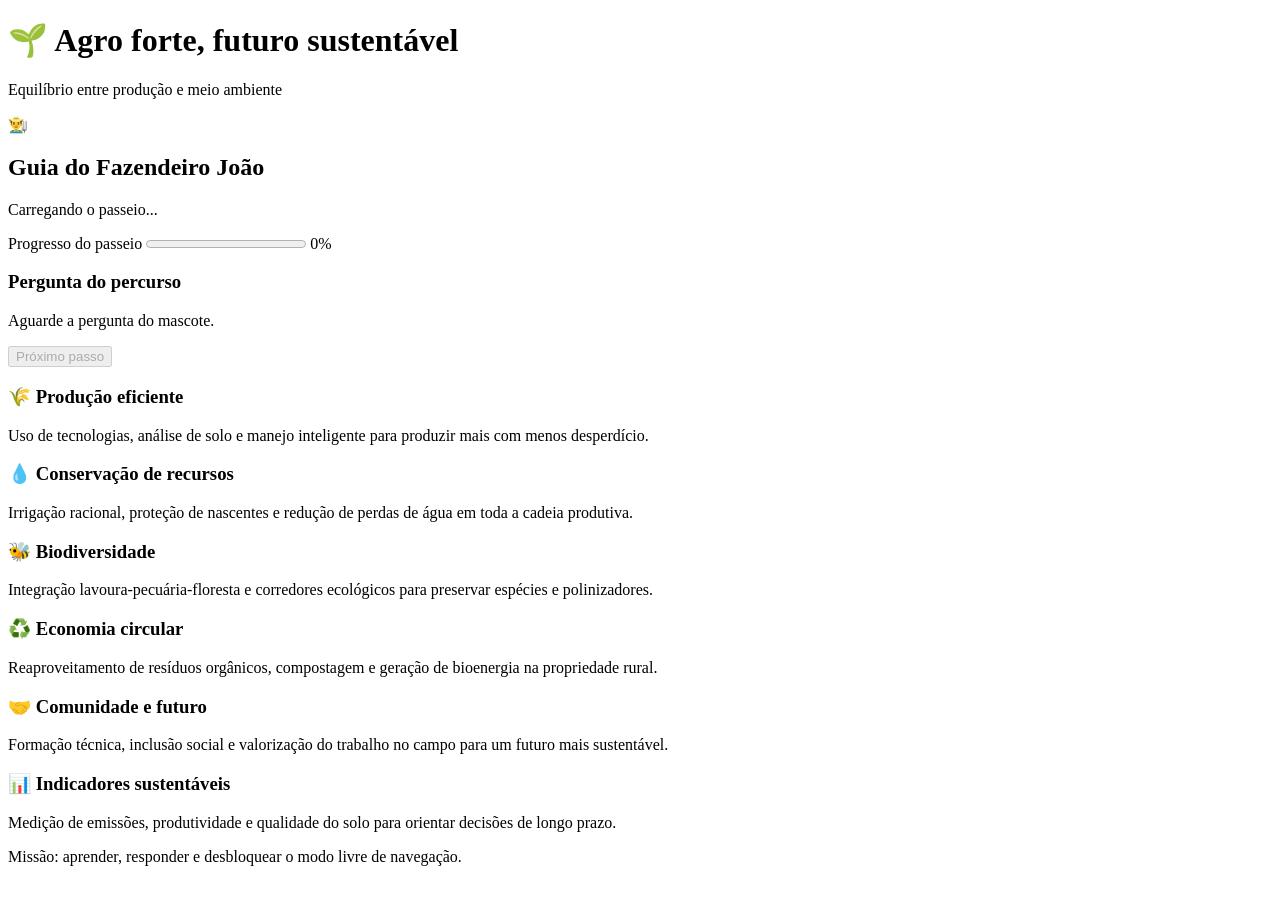
==== index.html @ 2d869412 "Add initial HTML structure for Agro forte project" ====
<!DOCTYPE html>
<html lang="pt-BR">
<head>
  <meta charset="UTF-8" />
  <meta name="viewport" content="width=device-width, initial-scale=1.0" />
  <title>Agro forte, futuro sustentável</title>
  <link rel="stylesheet" href="styles.css" />
</head>
<body>
  <header class="topbar">
    <h1>🌱 Agro forte, futuro sustentável</h1>
    <p>Equilíbrio entre produção e meio ambiente</p>
  </header>

  <main class="app">
    <section class="mascot-card" aria-live="polite">
      <div class="mascot-avatar" role="img" aria-label="Mascote fazendeiro">
        👨‍🌾
      </div>
      <div class="mascot-dialogue">
        <h2>Guia do Fazendeiro João</h2>
        <p id="dialogueText">Carregando o passeio...</p>
        <div class="progress-wrap">
          <label for="tourProgress">Progresso do passeio</label>
          <progress id="tourProgress" max="100" value="0">0%</progress>
          <span id="progressText">0%</span>
        </div>
      </div>
    </section>

    <section class="quiz-card" id="quizCard">
      <h3>Pergunta do percurso</h3>
      <p id="questionText">Aguarde a pergunta do mascote.</p>
      <div id="answers" class="answers"></div>
      <p id="feedback" class="feedback"></p>
      <button id="nextBtn" disabled>Próximo passo</button>
    </section>

    <section class="content-grid locked" id="contentGrid" aria-disabled="true">
      <article>
        <h3>🌾 Produção eficiente</h3>
        <p>Uso de tecnologias, análise de solo e manejo inteligente para produzir mais com menos desperdício.</p>
      </article>
      <article>
        <h3>💧 Conservação de recursos</h3>
        <p>Irrigação racional, proteção de nascentes e redução de perdas de água em toda a cadeia produtiva.</p>
      </article>
      <article>
        <h3>🐝 Biodiversidade</h3>
        <p>Integração lavoura-pecuária-floresta e corredores ecológicos para preservar espécies e polinizadores.</p>
      </article>
      <article>
        <h3>♻️ Economia circular</h3>
        <p>Reaproveitamento de resíduos orgânicos, compostagem e geração de bioenergia na propriedade rural.</p>
      </article>
      <article>
        <h3>🤝 Comunidade e futuro</h3>
        <p>Formação técnica, inclusão social e valorização do trabalho no campo para um futuro mais sustentável.</p>
      </article>
      <article>
        <h3>📊 Indicadores sustentáveis</h3>
        <p>Medição de emissões, produtividade e qualidade do solo para orientar decisões de longo prazo.</p>
      </article>
    </section>
  </main>

  <footer>
    <p>Missão: aprender, responder e desbloquear o modo livre de navegação.</p>
  </footer>

  <script src="script.js"></script>
</body>
</html>
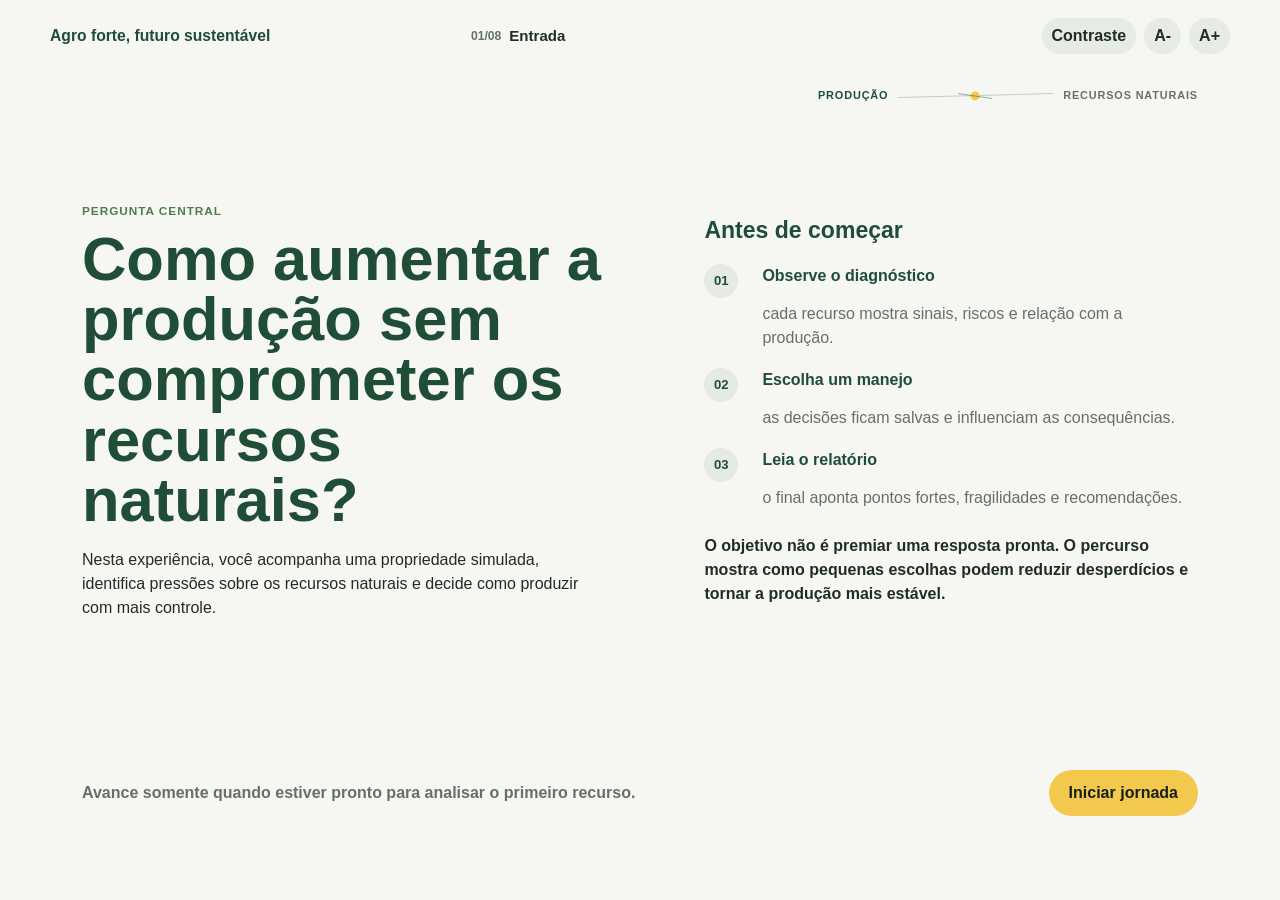
==== commit 3d704d4e: "Add files via upload" ====
--- a/index.html
+++ b/index.html
@@ -1,73 +1,69 @@
 <!DOCTYPE html>
 <html lang="pt-BR">
 <head>
-  <meta charset="UTF-8" />
-  <meta name="viewport" content="width=device-width, initial-scale=1.0" />
+  <meta charset="UTF-8">
+  <meta name="viewport" content="width=device-width, initial-scale=1.0">
+  <meta name="description" content="Experiência interativa sobre produção agropecuária, tecnologia e preservação ambiental.">
   <title>Agro forte, futuro sustentável</title>
-  <link rel="stylesheet" href="styles.css" />
+  <link rel="stylesheet" href="styles.css">
+  <script src="script.js" defer></script>
 </head>
-<body>
-  <header class="topbar">
-    <h1>🌱 Agro forte, futuro sustentável</h1>
-    <p>Equilíbrio entre produção e meio ambiente</p>
+<body data-pagina="inicio" data-etapa="1">
+  <a class="atalho-conteudo" href="#conteudo">Ir para o conteúdo</a>
+
+  <!-- Topo compacto: identidade, etapa atual e acessibilidade discreta. -->
+  <header class="topo-aplicacao">
+    <a class="nome-projeto" href="index.html">Agro forte, futuro sustentável</a>
+    <div class="marcador-etapa" aria-label="Etapa atual">
+      <span>01/08</span>
+      <strong>Entrada</strong>
+    </div>
+    <div class="acessibilidade" aria-label="Controles de acessibilidade">
+      <button type="button" id="botaoTema" aria-pressed="false">Contraste</button>
+      <button type="button" id="botaoFonteMenor" aria-label="Diminuir fonte">A-</button>
+      <button type="button" id="botaoFonteMaior" aria-label="Aumentar fonte">A+</button>
+    </div>
   </header>
 
-  <main class="app">
-    <section class="mascot-card" aria-live="polite">
-      <div class="mascot-avatar" role="img" aria-label="Mascote fazendeiro">
-        👨‍🌾
+  <main id="conteudo" class="quadro-app" tabindex="-1">
+    <!-- Tela inicial: entrada curta da experiência, sem hero tradicional ou menu de seções. -->
+    <section class="tela-app entrada">
+      <div class="bloco-entrada">
+        <p class="rotulo-tela">pergunta central</p>
+        <h1>Como aumentar a produção sem comprometer os recursos naturais?</h1>
+        <p>
+          Nesta experiência, você acompanha uma propriedade simulada, identifica pressões
+          sobre os recursos naturais e decide como produzir com mais controle.
+        </p>
       </div>
-      <div class="mascot-dialogue">
-        <h2>Guia do Fazendeiro João</h2>
-        <p id="dialogueText">Carregando o passeio...</p>
-        <div class="progress-wrap">
-          <label for="tourProgress">Progresso do passeio</label>
-          <progress id="tourProgress" max="100" value="0">0%</progress>
-          <span id="progressText">0%</span>
-        </div>
-      </div>
-    </section>
 
-    <section class="quiz-card" id="quizCard">
-      <h3>Pergunta do percurso</h3>
-      <p id="questionText">Aguarde a pergunta do mascote.</p>
-      <div id="answers" class="answers"></div>
-      <p id="feedback" class="feedback"></p>
-      <button id="nextBtn" disabled>Próximo passo</button>
-    </section>
+      <aside class="termo-jornada" aria-label="Como a jornada será analisada">
+        <h2>Antes de começar</h2>
+        <ol>
+          <li>
+            <strong>Observe o diagnóstico</strong>
+            <span>cada recurso mostra sinais, riscos e relação com a produção.</span>
+          </li>
+          <li>
+            <strong>Escolha um manejo</strong>
+            <span>as decisões ficam salvas e influenciam as consequências.</span>
+          </li>
+          <li>
+            <strong>Leia o relatório</strong>
+            <span>o final aponta pontos fortes, fragilidades e recomendações.</span>
+          </li>
+        </ol>
+        <p>
+          O objetivo não é premiar uma resposta pronta. O percurso mostra como pequenas
+          escolhas podem reduzir desperdícios e tornar a produção mais estável.
+        </p>
+      </aside>
 
-    <section class="content-grid locked" id="contentGrid" aria-disabled="true">
-      <article>
-        <h3>🌾 Produção eficiente</h3>
-        <p>Uso de tecnologias, análise de solo e manejo inteligente para produzir mais com menos desperdício.</p>
-      </article>
-      <article>
-        <h3>💧 Conservação de recursos</h3>
-        <p>Irrigação racional, proteção de nascentes e redução de perdas de água em toda a cadeia produtiva.</p>
-      </article>
-      <article>
-        <h3>🐝 Biodiversidade</h3>
-        <p>Integração lavoura-pecuária-floresta e corredores ecológicos para preservar espécies e polinizadores.</p>
-      </article>
-      <article>
-        <h3>♻️ Economia circular</h3>
-        <p>Reaproveitamento de resíduos orgânicos, compostagem e geração de bioenergia na propriedade rural.</p>
-      </article>
-      <article>
-        <h3>🤝 Comunidade e futuro</h3>
-        <p>Formação técnica, inclusão social e valorização do trabalho no campo para um futuro mais sustentável.</p>
-      </article>
-      <article>
-        <h3>📊 Indicadores sustentáveis</h3>
-        <p>Medição de emissões, produtividade e qualidade do solo para orientar decisões de longo prazo.</p>
-      </article>
+      <footer class="acoes-tela">
+        <span class="dica-tela">Avance somente quando estiver pronto para analisar o primeiro recurso.</span>
+        <a class="botao-primario" href="diagnostico.html">Iniciar jornada</a>
+      </footer>
     </section>
   </main>
-
-  <footer>
-    <p>Missão: aprender, responder e desbloquear o modo livre de navegação.</p>
-  </footer>
-
-  <script src="script.js"></script>
 </body>
 </html>
--- a/styles.css
+++ b/styles.css
@@ -0,0 +1,2141 @@
+/* =========================================================
+   Base visual, tema e acessibilidade
+   ========================================================= */
+:root {
+  --verde-profundo: #1f4d36;
+  --verde-medio: #4e7c52;
+  --verde-claro: #e5eee0;
+  --bege-terra: #d8c3a5;
+  --branco-gelo: #f6f7f2;
+  --amarelo-solar: #f2c94c;
+  --alerta: #b6634a;
+  --agua: #4f9bb3;
+  --texto: #1f2d25;
+  --texto-suave: #647168;
+  --linha: rgba(31, 77, 54, 0.16);
+  --linha-forte: rgba(31, 77, 54, 0.36);
+  --superficie: #ffffff;
+  --superficie-suave: rgba(255, 255, 255, 0.74);
+  --sombra: 0 16px 44px rgba(31, 77, 54, 0.1);
+  --raio: 8px;
+  --largura: 1180px;
+  --escala-fonte: 1;
+}
+
+.modo-escuro {
+  --branco-gelo: #121812;
+  --superficie: #17221a;
+  --superficie-suave: rgba(23, 34, 26, 0.78);
+  --texto: #edf5ea;
+  --texto-suave: #bdc8ba;
+  --linha: rgba(216, 195, 165, 0.2);
+  --linha-forte: rgba(216, 195, 165, 0.42);
+  --verde-claro: #26382b;
+  --sombra: 0 16px 44px rgba(0, 0, 0, 0.28);
+}
+
+.fonte-menor {
+  --escala-fonte: 0.94;
+}
+
+.fonte-maior {
+  --escala-fonte: 1.08;
+}
+
+.fonte-extra {
+  --escala-fonte: 1.16;
+}
+
+* {
+  box-sizing: border-box;
+}
+
+body *,
+body *::before,
+body *::after {
+  min-width: 0;
+}
+
+[hidden] {
+  display: none !important;
+}
+
+html,
+body {
+  min-height: 100%;
+}
+
+body {
+  margin: 0;
+  overflow: hidden;
+  color: var(--texto);
+  font-family: Arial, Helvetica, sans-serif;
+  font-size: calc(16px * var(--escala-fonte));
+  line-height: 1.5;
+  background: var(--branco-gelo);
+}
+
+a {
+  color: inherit;
+}
+
+button {
+  font: inherit;
+}
+
+a:focus-visible,
+button:focus-visible,
+main:focus-visible {
+  outline: 3px solid var(--amarelo-solar);
+  outline-offset: 4px;
+}
+
+.atalho-conteudo {
+  position: fixed;
+  left: 14px;
+  top: 10px;
+  z-index: 30;
+  padding: 10px 12px;
+  color: #18231d;
+  background: var(--amarelo-solar);
+  border-radius: var(--raio);
+  transform: translateY(-140%);
+  transition: transform 0.2s ease;
+}
+
+.atalho-conteudo:focus {
+  transform: translateY(0);
+}
+
+/* =========================================================
+   Topo compacto, sem navbar de seções
+   ========================================================= */
+.topo-aplicacao {
+  display: grid;
+  grid-template-columns: minmax(170px, 260px) auto minmax(210px, auto);
+  gap: 14px;
+  align-items: center;
+  width: calc(100% - 28px);
+  max-width: var(--largura);
+  height: 64px;
+  margin: 12px auto 0;
+  padding: 8px 10px;
+  border: 1px solid var(--linha);
+  border-radius: var(--raio);
+  background: var(--superficie-suave);
+  box-shadow: var(--sombra);
+  backdrop-filter: blur(16px);
+}
+
+.nome-projeto {
+  color: var(--verde-profundo);
+  font-weight: 900;
+  line-height: 1.12;
+  text-decoration: none;
+}
+
+.modo-escuro .nome-projeto {
+  color: #e2f2dc;
+}
+
+.marcador-etapa {
+  justify-self: center;
+  display: inline-grid;
+  grid-template-columns: auto auto;
+  gap: 9px;
+  align-items: center;
+  padding: 8px 12px;
+  border: 1px solid var(--linha);
+  border-radius: 999px;
+  background: var(--superficie);
+}
+
+.marcador-etapa span {
+  color: var(--texto-suave);
+  font-size: 0.78rem;
+  font-weight: 900;
+}
+
+.marcador-etapa strong {
+  color: var(--verde-profundo);
+  font-size: 0.94rem;
+}
+
+.acessibilidade {
+  justify-self: end;
+  display: flex;
+  gap: 6px;
+  align-items: center;
+}
+
+.acessibilidade button {
+  min-height: 36px;
+  padding: 7px 10px;
+  color: var(--texto);
+  cursor: pointer;
+  border: 1px solid var(--linha);
+  border-radius: var(--raio);
+  background: transparent;
+  font-weight: 800;
+  transition: border-color 0.2s ease, background 0.2s ease;
+}
+
+.acessibilidade button:hover {
+  border-color: var(--linha-forte);
+  background: var(--verde-claro);
+}
+
+/* =========================================================
+   Estrutura de tela única
+   ========================================================= */
+.quadro-app {
+  width: calc(100% - 28px);
+  max-width: var(--largura);
+  height: calc(100dvh - 88px);
+  margin: 10px auto 14px;
+}
+
+.tela-app {
+  min-height: 100%;
+  height: 100%;
+  overflow: hidden;
+  border: 1px solid var(--linha);
+  border-radius: var(--raio);
+  background: var(--superficie-suave);
+  box-shadow: var(--sombra);
+}
+
+.rotulo-tela {
+  margin: 0 0 8px;
+  color: var(--texto-suave);
+  font-size: 0.78rem;
+  font-weight: 900;
+  letter-spacing: 0.06em;
+  text-transform: uppercase;
+}
+
+h1,
+h2,
+p {
+  margin-top: 0;
+}
+
+h1 {
+  margin-bottom: 10px;
+  color: var(--verde-profundo);
+  font-size: clamp(1.35rem, 2.2vw, 2.25rem);
+  line-height: 1.08;
+}
+
+h2 {
+  margin-bottom: 10px;
+  color: var(--verde-profundo);
+  font-size: clamp(1.05rem, 1.8vw, 1.45rem);
+  line-height: 1.15;
+}
+
+h3 {
+  margin: 0 0 10px;
+  color: var(--verde-profundo);
+  font-size: 0.98rem;
+  line-height: 1.2;
+}
+
+.modo-escuro h1,
+.modo-escuro h2,
+.modo-escuro h3 {
+  color: #e5f3df;
+}
+
+p {
+  color: var(--texto-suave);
+}
+
+.cabeca-tela {
+  display: grid;
+  align-content: start;
+}
+
+.cabeca-tela.compacto h1 {
+  max-width: 720px;
+  font-size: clamp(1.3rem, 2vw, 1.9rem);
+}
+
+.acoes-tela {
+  display: flex;
+  gap: 12px;
+  align-items: center;
+  justify-content: space-between;
+  min-height: 58px;
+}
+
+.acoes-tela a,
+.acoes-tela button,
+.botao-primario {
+  display: inline-flex;
+  align-items: center;
+  justify-content: center;
+  min-height: 44px;
+  padding: 11px 16px;
+  color: var(--texto);
+  cursor: pointer;
+  border: 1px solid var(--linha);
+  border-radius: var(--raio);
+  background: transparent;
+  font-weight: 900;
+  text-decoration: none;
+  transition: transform 0.2s ease, background 0.2s ease, border-color 0.2s ease;
+}
+
+.acoes-tela a:hover,
+.acoes-tela button:hover,
+.botao-primario:hover {
+  transform: translateY(-1px);
+  border-color: var(--linha-forte);
+}
+
+.botao-primario {
+  color: #172017 !important;
+  background: var(--amarelo-solar) !important;
+  border-color: rgba(31, 77, 54, 0.18) !important;
+}
+
+.bloqueado {
+  pointer-events: none;
+  filter: grayscale(0.6);
+  opacity: 0.64;
+}
+
+/* =========================================================
+   Entrada
+   ========================================================= */
+.entrada {
+  display: grid;
+  grid-template-columns: minmax(0, 0.9fr) minmax(320px, 1.1fr);
+  grid-template-rows: 1fr auto;
+  gap: 24px;
+  padding: clamp(22px, 4vw, 44px);
+}
+
+.bloco-entrada {
+  align-self: center;
+  max-width: 560px;
+  padding: clamp(20px, 3vw, 32px);
+  border-left: 5px solid var(--amarelo-solar);
+  background: transparent;
+}
+
+.bloco-entrada p:last-child {
+  max-width: 500px;
+  margin-bottom: 0;
+}
+
+.bloco-entrada h1 {
+  font-size: clamp(1.45rem, 2.4vw, 2.2rem);
+}
+
+.termo-jornada {
+  align-self: center;
+  display: grid;
+  gap: 16px;
+  padding: clamp(20px, 3vw, 30px);
+  border: 1px solid var(--linha);
+  border-radius: var(--raio);
+  background: var(--superficie);
+}
+
+.termo-jornada h2,
+.termo-jornada p {
+  margin-bottom: 0;
+}
+
+.termo-jornada ol {
+  counter-reset: passo;
+  display: grid;
+  gap: 12px;
+  padding: 0;
+  margin: 0;
+  list-style: none;
+}
+
+.termo-jornada li {
+  counter-increment: passo;
+  display: grid;
+  grid-template-columns: 44px 1fr;
+  gap: 12px;
+  align-items: start;
+  padding: 13px 0;
+  border-top: 1px solid var(--linha);
+}
+
+.termo-jornada li::before {
+  content: counter(passo, decimal-leading-zero);
+  display: inline-flex;
+  align-items: center;
+  justify-content: center;
+  width: 36px;
+  height: 36px;
+  color: var(--verde-profundo);
+  border: 1px solid var(--linha-forte);
+  border-radius: 50%;
+  font-size: 0.82rem;
+  font-weight: 900;
+  grid-row: 1 / span 2;
+}
+
+.termo-jornada strong {
+  display: block;
+  grid-column: 2;
+  color: var(--verde-profundo);
+}
+
+.termo-jornada span {
+  display: block;
+  grid-column: 2;
+  color: var(--texto-suave);
+}
+
+.termo-jornada p {
+  padding-top: 14px;
+  border-top: 1px solid var(--linha);
+  font-weight: 700;
+}
+
+.entrada .acoes-tela {
+  grid-column: 1 / -1;
+  border-top: 1px solid var(--linha);
+  padding-top: 14px;
+}
+
+.dica-tela {
+  color: var(--texto-suave);
+  font-weight: 700;
+}
+
+/* =========================================================
+   Diagnóstico
+   ========================================================= */
+.diagnostico {
+  display: grid;
+  grid-template-rows: auto 1fr auto;
+  gap: 18px;
+  padding: clamp(20px, 3vw, 34px);
+}
+
+.diagnostico .cabeca-tela h1 {
+  max-width: 960px;
+  font-size: clamp(1.28rem, 2vw, 1.9rem);
+}
+
+.mesa-diagnostico {
+  display: grid;
+  grid-template-columns: minmax(240px, 0.7fr) minmax(0, 1.3fr);
+  grid-template-rows: minmax(0, 1fr) auto;
+  gap: 18px;
+  min-height: 0;
+}
+
+.lista-recursos {
+  display: grid;
+  gap: 10px;
+  align-content: start;
+  min-height: 0;
+  overflow: auto;
+  padding-right: 4px;
+}
+
+.item-diagnostico {
+  position: relative;
+  display: grid;
+  gap: 5px;
+  width: 100%;
+  min-height: 66px;
+  padding: 11px 13px;
+  color: var(--texto);
+  cursor: pointer;
+  border: 1px solid var(--linha);
+  border-left: 4px solid transparent;
+  border-radius: var(--raio);
+  background: var(--superficie);
+  text-align: left;
+  transition: border-color 0.2s ease, background 0.2s ease, transform 0.2s ease;
+}
+
+.item-diagnostico:hover {
+  transform: translateX(2px);
+  border-color: var(--linha-forte);
+}
+
+.item-diagnostico span {
+  color: var(--verde-profundo);
+  font-size: 0.9rem;
+  font-weight: 900;
+}
+
+.item-diagnostico strong {
+  color: var(--texto-suave);
+  font-size: 0.88rem;
+  line-height: 1.25;
+}
+
+.item-diagnostico.visitado {
+  background: var(--verde-claro);
+}
+
+.item-diagnostico.visitado::after {
+  content: "lido";
+  position: absolute;
+  right: 10px;
+  top: 10px;
+  color: var(--verde-profundo);
+  font-size: 0.72rem;
+  font-weight: 900;
+  text-transform: uppercase;
+}
+
+.item-diagnostico.ativo {
+  border-color: var(--verde-profundo);
+  border-left-color: var(--amarelo-solar);
+}
+
+.leitura-diagnostico {
+  display: grid;
+  align-content: start;
+  gap: 13px;
+  min-height: 0;
+  overflow: auto;
+  padding: clamp(20px, 2.8vw, 30px);
+  border: 1px solid var(--linha);
+  border-radius: var(--raio);
+  background: var(--superficie);
+}
+
+.leitura-diagnostico span {
+  color: var(--texto-suave);
+  font-weight: 900;
+}
+
+.leitura-diagnostico p {
+  margin-bottom: 0;
+}
+
+.detalhes-diagnostico {
+  display: grid;
+  grid-template-columns: minmax(0, 1fr) minmax(220px, 0.85fr);
+  gap: 16px;
+  margin-top: 4px;
+}
+
+.detalhes-diagnostico section {
+  padding-top: 14px;
+  border-top: 1px solid var(--linha);
+}
+
+.detalhes-diagnostico ul {
+  display: grid;
+  gap: 8px;
+  padding: 0;
+  margin: 0;
+  list-style: none;
+}
+
+.detalhes-diagnostico li {
+  display: grid;
+  grid-template-columns: 14px 1fr;
+  gap: 8px;
+  color: var(--texto-suave);
+}
+
+.detalhes-diagnostico li::before {
+  content: "";
+  width: 14px;
+  height: 2px;
+  margin-top: 0.78em;
+  background: currentColor;
+}
+
+.registro-diagnostico {
+  grid-column: 1 / -1;
+  display: grid;
+  grid-template-columns: auto minmax(0, 1fr) auto;
+  gap: 14px;
+  align-items: center;
+  padding-top: 14px;
+  border-top: 1px solid var(--linha);
+}
+
+.registro-diagnostico strong {
+  color: var(--verde-profundo);
+}
+
+.registro-diagnostico p {
+  margin: 0;
+  font-weight: 700;
+}
+
+.marcas-diagnostico {
+  display: flex;
+  flex-wrap: wrap;
+  justify-content: flex-end;
+  gap: 7px;
+}
+
+.marca-diagnostico {
+  padding: 6px 9px;
+  color: var(--texto-suave);
+  border: 1px solid var(--linha);
+  border-radius: 999px;
+  background: transparent;
+  font-size: 0.78rem;
+  font-weight: 900;
+}
+
+.marca-diagnostico.visitado {
+  color: var(--verde-profundo);
+  border-color: var(--linha-forte);
+  background: var(--verde-claro);
+}
+
+/* =========================================================
+   Decisões
+   ========================================================= */
+.decisoes {
+  display: grid;
+  grid-template-columns: 190px minmax(0, 1fr) 250px;
+  grid-template-rows: 1fr auto;
+  gap: 18px;
+  padding: clamp(18px, 2.6vw, 30px);
+}
+
+.faixa-situacao,
+.registro-decisoes {
+  min-height: 0;
+  overflow: auto;
+  padding: 18px 0;
+}
+
+.faixa-situacao > span {
+  display: block;
+  margin-bottom: 18px;
+  color: var(--texto-suave);
+  font-weight: 900;
+}
+
+.faixa-situacao ol {
+  display: grid;
+  gap: 12px;
+  padding: 0;
+  margin: 0;
+  list-style: none;
+}
+
+.faixa-situacao li {
+  padding: 10px 12px;
+  color: var(--texto-suave);
+  border-left: 3px solid var(--linha);
+  font-weight: 900;
+}
+
+.faixa-situacao li.ativo {
+  color: var(--verde-profundo);
+  border-color: var(--amarelo-solar);
+  background: rgba(242, 201, 76, 0.12);
+}
+
+.faixa-situacao li.concluido {
+  color: var(--verde-profundo);
+}
+
+.painel-decisao {
+  min-height: 0;
+  overflow: auto;
+  padding: clamp(18px, 2.5vw, 26px);
+  border: 1px solid var(--linha);
+  border-radius: var(--raio);
+  background: var(--superficie);
+}
+
+.painel-decisao h1 {
+  font-size: clamp(1.3rem, 2vw, 1.95rem);
+}
+
+.opcoes-decisao {
+  display: grid;
+  grid-template-columns: repeat(3, minmax(0, 1fr));
+  gap: 12px;
+  margin-top: 16px;
+}
+
+.opcao-decisao {
+  display: grid;
+  align-content: start;
+  min-height: 150px;
+  padding: 14px;
+  color: var(--texto);
+  cursor: pointer;
+  border: 1px solid var(--linha);
+  border-radius: var(--raio);
+  background: transparent;
+  text-align: left;
+}
+
+.opcao-decisao:hover,
+.opcao-decisao.selecionada {
+  border-color: var(--verde-profundo);
+  background: var(--verde-claro);
+}
+
+.opcao-decisao strong {
+  display: block;
+  margin-bottom: 10px;
+  color: var(--verde-profundo);
+}
+
+.opcao-decisao span {
+  color: var(--texto-suave);
+}
+
+.feedback-decisao {
+  min-height: 24px;
+  margin: 12px 0 0;
+  font-weight: 800;
+}
+
+.leitura-opcao {
+  display: grid;
+  gap: 10px;
+  margin-top: 16px;
+  padding-top: 14px;
+  border-top: 1px solid var(--linha);
+}
+
+.leitura-opcao > strong {
+  color: var(--verde-profundo);
+}
+
+.lista-criterios {
+  display: flex;
+  flex-wrap: wrap;
+  gap: 8px;
+}
+
+.criterio-decisao {
+  padding: 7px 10px;
+  color: var(--texto-suave);
+  border: 1px solid var(--linha);
+  border-radius: 999px;
+  background: transparent;
+  font-size: 0.86rem;
+  font-weight: 900;
+}
+
+.criterio-decisao.positivo {
+  color: var(--verde-profundo);
+  border-color: var(--linha-forte);
+  background: var(--verde-claro);
+}
+
+.criterio-decisao.negativo {
+  color: var(--alerta);
+  border-color: rgba(182, 99, 74, 0.36);
+  background: rgba(182, 99, 74, 0.1);
+}
+
+.registro-decisoes h2 {
+  font-size: 1.05rem;
+}
+
+#registroDecisoes {
+  display: grid;
+  gap: 10px;
+}
+
+.registro-item {
+  margin: 0;
+  padding-bottom: 10px;
+  border-bottom: 1px solid var(--linha);
+}
+
+.registro-item strong {
+  display: block;
+  color: var(--verde-profundo);
+}
+
+.registro-item span {
+  color: var(--texto-suave);
+}
+
+.decisoes .acoes-tela {
+  grid-column: 1 / -1;
+  border-top: 1px solid var(--linha);
+  padding-top: 12px;
+}
+
+/* =========================================================
+   Impactos
+   ========================================================= */
+.impactos {
+  display: grid;
+  grid-template-rows: auto auto auto auto minmax(58px, 1fr);
+  gap: 14px;
+  align-content: stretch;
+  overflow: auto;
+  padding: clamp(18px, 2.8vw, 30px);
+}
+
+.matriz-impactos {
+  display: grid;
+  grid-template-columns: repeat(4, minmax(0, 1fr));
+  gap: 12px;
+  align-items: start;
+  min-height: auto;
+}
+
+.zona-impacto {
+  min-height: 230px;
+  overflow: auto;
+  padding: 18px;
+  border: 1px solid var(--linha);
+  border-radius: var(--raio);
+  background: var(--superficie);
+}
+
+.cabecalho-impacto {
+  display: flex;
+  gap: 8px;
+  align-items: flex-start;
+  justify-content: space-between;
+  margin-bottom: 14px;
+}
+
+.cabecalho-impacto span {
+  color: var(--verde-profundo);
+  font-weight: 900;
+  text-transform: uppercase;
+}
+
+.intensidade-impacto {
+  padding: 4px 7px;
+  color: var(--texto-suave);
+  border: 1px solid var(--linha);
+  border-radius: 999px;
+  font-size: 0.72rem;
+  white-space: nowrap;
+}
+
+.zona-impacto[data-forca="alta"] .intensidade-impacto {
+  color: var(--verde-profundo);
+  border-color: var(--linha-forte);
+  background: var(--verde-claro);
+}
+
+.zona-impacto[data-forca="media"] .intensidade-impacto {
+  color: #614d13;
+  border-color: rgba(242, 201, 76, 0.62);
+  background: rgba(242, 201, 76, 0.18);
+}
+
+.zona-impacto[data-forca="baixa"] .intensidade-impacto {
+  color: var(--texto-suave);
+}
+
+.zona-impacto ul,
+.posicao-percurso ul,
+.relatorio-mosaico ul {
+  display: grid;
+  gap: 8px;
+  padding: 0;
+  margin: 0;
+  list-style: none;
+}
+
+.zona-impacto li,
+.posicao-percurso li,
+.relatorio-mosaico li {
+  display: grid;
+  grid-template-columns: 14px 1fr;
+  gap: 8px;
+  color: var(--texto-suave);
+}
+
+.zona-impacto li::before,
+.posicao-percurso li::before,
+.relatorio-mosaico li::before {
+  content: "";
+  width: 14px;
+  height: 2px;
+  margin-top: 0.78em;
+  background: currentColor;
+}
+
+.ganhos {
+  border-top: 4px solid var(--verde-medio);
+}
+
+.perdas {
+  border-top: 4px solid var(--alerta);
+}
+
+.riscos {
+  border-top: 4px solid var(--amarelo-solar);
+}
+
+.melhorias {
+  border-top: 4px solid var(--agua);
+}
+
+.leitura-curta {
+  margin: 0;
+  padding: 12px 0 0;
+  border-top: 1px solid var(--linha);
+  font-weight: 700;
+}
+
+.impactos .acoes-tela {
+  align-self: end;
+}
+
+.cadeia-impactos {
+  display: grid;
+  grid-template-columns: repeat(4, minmax(0, 1fr));
+  gap: 10px;
+  padding-top: 12px;
+  border-top: 1px solid var(--linha);
+}
+
+.elo-impacto {
+  display: grid;
+  gap: 5px;
+  margin: 0;
+  padding-left: 12px;
+  border-left: 3px solid var(--linha);
+}
+
+.elo-impacto strong {
+  color: var(--verde-profundo);
+}
+
+.elo-impacto span {
+  color: var(--texto-suave);
+}
+
+.elo-impacto.registrado {
+  border-left-color: var(--amarelo-solar);
+}
+
+/* =========================================================
+   Comparação
+   ========================================================= */
+.comparacao {
+  display: grid;
+  grid-template-rows: auto 1fr auto auto;
+  gap: 14px;
+  padding: clamp(18px, 2.8vw, 30px);
+}
+
+.duelo-cenarios {
+  display: grid;
+  grid-template-columns: repeat(2, minmax(0, 1fr));
+  gap: 16px;
+  min-height: 0;
+}
+
+.cenario {
+  min-height: 0;
+  overflow: auto;
+  padding: 22px;
+  border: 1px solid var(--linha);
+  border-radius: var(--raio);
+  background: var(--superficie);
+}
+
+.cenario-risco {
+  box-shadow: inset 0 5px 0 rgba(182, 99, 74, 0.65);
+}
+
+.cenario-sustentavel {
+  box-shadow: inset 0 5px 0 rgba(78, 124, 82, 0.7);
+}
+
+.cenario dl {
+  display: grid;
+  gap: 0;
+  margin: 16px 0 0;
+}
+
+.cenario dl div {
+  display: grid;
+  grid-template-columns: 116px 1fr;
+  gap: 10px;
+  padding: 12px 0;
+  border-top: 1px solid var(--linha);
+}
+
+.cenario dt {
+  color: var(--verde-profundo);
+  font-weight: 900;
+}
+
+.cenario dd {
+  margin: 0;
+  color: var(--texto-suave);
+}
+
+.posicao-percurso {
+  display: grid;
+  grid-template-columns: minmax(0, 0.8fr) minmax(0, 1.2fr);
+  gap: 18px;
+  padding-top: 12px;
+  border-top: 1px solid var(--linha);
+}
+
+.posicao-percurso p {
+  margin: 0;
+  font-weight: 700;
+}
+
+/* =========================================================
+   Quiz
+   ========================================================= */
+.quiz {
+  display: grid;
+  grid-template-columns: 250px minmax(0, 1fr);
+  grid-template-rows: 1fr auto;
+  gap: 18px;
+  padding: clamp(18px, 2.8vw, 30px);
+}
+
+.estado-quiz {
+  display: grid;
+  align-content: center;
+  gap: 12px;
+  padding: 18px;
+  border-right: 1px solid var(--linha);
+}
+
+.estado-quiz span {
+  color: var(--texto-suave);
+  font-weight: 900;
+}
+
+.estado-quiz strong {
+  color: var(--verde-profundo);
+  font-size: 2rem;
+}
+
+.pergunta-quiz {
+  min-height: 0;
+  overflow: auto;
+  padding: 24px;
+  border: 1px solid var(--linha);
+  border-radius: var(--raio);
+  background: var(--superficie);
+}
+
+.pergunta-quiz h1 {
+  max-width: 760px;
+  font-size: clamp(1.3rem, 2.1vw, 2rem);
+}
+
+.opcoes-quiz {
+  display: grid;
+  gap: 10px;
+  margin-top: 20px;
+}
+
+.opcao-quiz {
+  width: 100%;
+  min-height: 50px;
+  padding: 13px 15px;
+  color: var(--texto);
+  cursor: pointer;
+  border: 1px solid var(--linha);
+  border-radius: var(--raio);
+  background: transparent;
+  text-align: left;
+}
+
+.opcao-quiz:hover:not(:disabled) {
+  border-color: var(--linha-forte);
+  background: var(--verde-claro);
+}
+
+.opcao-quiz.correta {
+  border-color: rgba(78, 124, 82, 0.78);
+  background: rgba(78, 124, 82, 0.16);
+}
+
+.opcao-quiz.errada {
+  border-color: rgba(182, 99, 74, 0.78);
+  background: rgba(182, 99, 74, 0.14);
+}
+
+.feedback {
+  min-height: 24px;
+  margin: 16px 0 0;
+  font-weight: 800;
+}
+
+#proximaPergunta:disabled {
+  cursor: not-allowed;
+  filter: grayscale(0.75);
+  opacity: 0.62;
+}
+
+.quiz .acoes-tela {
+  grid-column: 1 / -1;
+  border-top: 1px solid var(--linha);
+  padding-top: 12px;
+}
+
+/* =========================================================
+   Resultado e conclusão
+   ========================================================= */
+.resultado {
+  position: relative;
+  padding-bottom: clamp(24px, 4vw, 52px);
+}
+
+.resultado .acoes-tela {
+  position: static;
+  margin-top: 18px;
+  justify-content: flex-end;
+}
+
+.resultado {
+  display: grid;
+  grid-template-rows: auto auto auto auto;
+  gap: 14px;
+  align-content: start;
+  overflow: auto;
+  padding: clamp(18px, 2.5vw, 28px);
+}
+
+.resultado .cabeca-tela p:last-child {
+  margin-bottom: 0;
+  max-width: 760px;
+}
+
+.relatorio-mosaico {
+  display: grid;
+  grid-template-columns: repeat(2, minmax(0, 1fr));
+  grid-template-areas:
+    "analise fortes"
+    "recomendacoes fracos";
+  gap: 12px;
+  align-content: start;
+  align-items: start;
+  min-height: auto;
+}
+
+.relatorio-mosaico article {
+  overflow: visible;
+  padding: 16px;
+  border: 1px solid var(--linha);
+  border-radius: var(--raio);
+  background: var(--superficie);
+}
+
+.analise-principal {
+  grid-area: analise;
+}
+
+.relatorio-mosaico article:nth-child(2) {
+  grid-area: fortes;
+}
+
+.relatorio-mosaico article:nth-child(3) {
+  grid-area: fracos;
+}
+
+.relatorio-mosaico article:nth-child(4) {
+  grid-area: recomendacoes;
+}
+
+.relatorio-mosaico article:nth-child(4) ul {
+  grid-template-columns: repeat(2, minmax(0, 1fr));
+  column-gap: 18px;
+}
+
+.indicadores-compactos {
+  display: grid;
+  grid-template-columns: repeat(4, minmax(0, 1fr));
+  border-top: 1px solid var(--linha);
+  border-bottom: 1px solid var(--linha);
+}
+
+.indicadores-compactos p {
+  display: grid;
+  gap: 3px;
+  margin: 0;
+  padding: 10px 12px;
+}
+
+.indicadores-compactos p + p {
+  border-left: 1px solid var(--linha);
+}
+
+.indicadores-compactos span {
+  color: var(--texto-suave);
+  font-size: 0.84rem;
+  font-weight: 900;
+}
+
+.indicadores-compactos strong {
+  color: var(--verde-profundo);
+}
+
+.conclusao {
+  display: grid;
+  grid-template-columns: minmax(0, 1fr) minmax(240px, 0.8fr);
+  grid-template-rows: 1fr auto;
+  gap: 24px;
+  padding: clamp(22px, 4vw, 44px);
+}
+
+.fechamento-final {
+  align-self: center;
+  max-width: 700px;
+}
+
+.frase-final {
+  align-self: center;
+  display: grid;
+  gap: 8px;
+  padding: 28px;
+  border: 1px solid var(--linha);
+  border-radius: var(--raio);
+  background: transparent;
+}
+
+.frase-final span {
+  color: var(--texto-suave);
+  font-weight: 900;
+  text-transform: uppercase;
+}
+
+.frase-final strong {
+  color: var(--verde-profundo);
+  font-size: clamp(1.3rem, 2.5vw, 2rem);
+  line-height: 1.12;
+}
+
+.conclusao .acoes-tela {
+  grid-column: 1 / -1;
+  border-top: 1px solid var(--linha);
+  padding-top: 12px;
+}
+
+/* =========================================================
+   Movimento discreto
+   ========================================================= */
+@media (prefers-reduced-motion: no-preference) {
+  .tela-app > * {
+    animation: entrada-modulo 0.35s ease both;
+  }
+}
+
+@keyframes entrada-modulo {
+  from {
+    opacity: 0;
+    transform: translateY(8px);
+  }
+
+  to {
+    opacity: 1;
+    transform: translateY(0);
+  }
+}
+
+/* =========================================================
+   Responsividade
+   ========================================================= */
+@media (max-width: 980px) {
+  body {
+    overflow: hidden;
+  }
+
+  .topo-aplicacao {
+    grid-template-columns: 1fr auto;
+    height: auto;
+  }
+
+  .marcador-etapa {
+    justify-self: end;
+  }
+
+  .acessibilidade {
+    grid-column: 1 / -1;
+    justify-self: stretch;
+    justify-content: flex-end;
+  }
+
+  .quadro-app {
+    height: calc(100dvh - 122px);
+    min-height: 0;
+  }
+
+  .tela-app {
+    height: 100%;
+    min-height: 0;
+    overflow: hidden;
+  }
+
+  .entrada,
+  .mesa-diagnostico,
+  .detalhes-diagnostico,
+  .quiz,
+  .conclusao,
+  .posicao-percurso {
+    grid-template-columns: 1fr;
+  }
+
+  .decisoes {
+    grid-template-columns: 1fr;
+    grid-template-rows: auto minmax(0, 1fr) auto;
+  }
+
+  .impactos,
+  .comparacao,
+  .resultado {
+    grid-template-rows: auto minmax(0, 1fr) auto auto;
+  }
+
+  .quiz {
+    grid-template-columns: 1fr;
+    grid-template-rows: auto minmax(0, 1fr) auto;
+  }
+
+  .faixa-situacao ol {
+    display: flex;
+    overflow-x: auto;
+  }
+
+  .faixa-situacao li {
+    flex: 0 0 120px;
+  }
+
+  .registro-decisoes {
+    display: none;
+  }
+
+  .opcoes-decisao,
+  .relatorio-mosaico {
+    grid-template-columns: 1fr;
+  }
+
+  .relatorio-mosaico {
+    grid-template-areas:
+      "analise"
+      "fortes"
+      "fracos"
+      "recomendacoes";
+  }
+
+  .relatorio-mosaico article:nth-child(4) ul {
+    grid-template-columns: 1fr;
+  }
+
+  .matriz-impactos,
+  .duelo-cenarios,
+  .relatorio-mosaico,
+  .mesa-diagnostico {
+    min-height: 0;
+    overflow: auto;
+  }
+
+  .mesa-diagnostico {
+    grid-template-rows: auto auto auto;
+  }
+
+  .matriz-impactos,
+  .duelo-cenarios {
+    grid-template-columns: 1fr;
+  }
+
+  .cadeia-impactos {
+    grid-template-columns: 1fr;
+  }
+
+  .analise-principal {
+    grid-column: auto;
+  }
+
+  .estado-quiz {
+    border-right: 0;
+    border-bottom: 1px solid var(--linha);
+  }
+
+  .registro-diagnostico {
+    grid-template-columns: 1fr;
+  }
+
+  .marcas-diagnostico {
+    justify-content: flex-start;
+  }
+}
+
+@media (max-width: 640px) {
+  .topo-aplicacao,
+  .quadro-app {
+    width: calc(100% - 18px);
+  }
+
+  .topo-aplicacao {
+    grid-template-columns: 1fr;
+    margin-top: 9px;
+  }
+
+  .nome-projeto {
+    font-size: 0.96rem;
+  }
+
+  .marcador-etapa {
+    justify-self: start;
+    padding: 7px 9px;
+  }
+
+  .acessibilidade {
+    grid-column: auto;
+    justify-content: space-between;
+  }
+
+  .acessibilidade button {
+    flex: 1;
+    padding: 7px 6px;
+  }
+
+  .quadro-app {
+    height: calc(100dvh - 156px);
+  }
+
+  .tela-app {
+    overflow: auto;
+  }
+
+  .entrada,
+  .diagnostico,
+  .decisoes,
+  .impactos,
+  .comparacao,
+  .quiz,
+  .resultado,
+  .conclusao {
+    padding: 16px;
+  }
+
+  .diagnostico {
+    display: block;
+    grid-template-rows: auto auto auto;
+    padding-bottom: 16px;
+  }
+
+  .diagnostico .acoes-tela {
+    position: static;
+  }
+
+  .resultado {
+    padding-bottom: 16px;
+  }
+
+  .resultado .acoes-tela {
+    position: static;
+  }
+
+  .diagnostico .cabeca-tela,
+  .mesa-diagnostico {
+    margin-bottom: 16px;
+  }
+
+  h1,
+  .painel-decisao h1,
+  .pergunta-quiz h1 {
+    font-size: clamp(1.28rem, 7.5vw, 2rem);
+  }
+
+  .termo-jornada li {
+    grid-template-columns: 38px 1fr;
+  }
+
+  .lista-recursos {
+    display: flex;
+    max-height: none;
+    overflow-x: auto;
+    padding: 0 0 4px;
+  }
+
+  .item-diagnostico {
+    flex: 0 0 190px;
+    min-height: 88px;
+  }
+
+  .mesa-diagnostico {
+    overflow: visible;
+  }
+
+  .leitura-diagnostico {
+    overflow: visible;
+  }
+
+  .duelo-cenarios,
+  .indicadores-compactos {
+    grid-template-columns: 1fr;
+  }
+
+  .indicadores-compactos p + p {
+    border-left: 0;
+    border-top: 1px solid var(--linha);
+  }
+
+  .acoes-tela {
+    align-items: stretch;
+    flex-direction: column;
+  }
+
+  .acoes-tela a,
+  .acoes-tela button,
+  .botao-primario {
+    width: 100%;
+  }
+}
+
+/* =========================================================
+   Direção visual limpa: menos caixas, mais hierarquia
+   ========================================================= */
+body {
+  background: var(--branco-gelo);
+}
+
+.topo-aplicacao {
+  width: calc(100% - 48px);
+  height: 72px;
+  margin-top: 0;
+  padding: 0;
+  border: 0;
+  border-radius: 0;
+  background: transparent;
+  box-shadow: none;
+  backdrop-filter: none;
+}
+
+.nome-projeto {
+  max-width: 240px;
+  font-size: 0.98rem;
+  letter-spacing: 0;
+}
+
+.marcador-etapa {
+  gap: 8px;
+  padding: 0;
+  border: 0;
+  border-radius: 0;
+  background: transparent;
+}
+
+.marcador-etapa span {
+  color: var(--texto-suave);
+  font-size: 0.76rem;
+}
+
+.marcador-etapa strong {
+  color: var(--texto);
+}
+
+.acessibilidade {
+  gap: 8px;
+}
+
+.acessibilidade button {
+  min-height: 34px;
+  padding: 6px 10px;
+  border: 0;
+  border-radius: 999px;
+  background: rgba(31, 77, 54, 0.07);
+  box-shadow: none;
+}
+
+.acessibilidade button:hover {
+  background: rgba(31, 77, 54, 0.12);
+}
+
+.quadro-app {
+  width: calc(100% - 48px);
+  height: calc(100dvh - 86px);
+  margin: 0 auto 14px;
+}
+
+.tela-app {
+  overflow: auto;
+}
+
+.diagnostico {
+  grid-template-rows: auto auto auto;
+  align-content: start;
+}
+
+.mesa-diagnostico {
+  grid-template-rows: auto auto;
+  min-height: auto;
+}
+
+.lista-recursos {
+  overflow: visible;
+}
+
+.tela-app {
+  position: relative;
+  border: 0;
+  border-radius: 0;
+  background: transparent;
+  box-shadow: none;
+}
+
+.eixo-equilibrio {
+  position: absolute;
+  top: clamp(6px, 1.4vw, 18px);
+  right: clamp(10px, 3vw, 32px);
+  z-index: 0;
+  display: flex;
+  align-items: center;
+  gap: 10px;
+  width: min(34vw, 380px);
+  color: var(--texto-suave);
+  font-size: 0.68rem;
+  font-weight: 900;
+  letter-spacing: 0.08em;
+  line-height: 1;
+  text-transform: uppercase;
+  pointer-events: none;
+}
+
+.eixo-equilibrio span:first-child {
+  color: var(--verde-profundo);
+}
+
+.eixo-equilibrio i {
+  position: relative;
+  flex: 1;
+  height: 1px;
+  background: rgba(31, 77, 54, 0.24);
+  transform: rotate(-1.5deg);
+}
+
+.eixo-equilibrio i::before {
+  content: "";
+  position: absolute;
+  left: calc(50% + var(--deslocamento-eixo, 0px));
+  top: 50%;
+  width: 9px;
+  height: 9px;
+  border-radius: 50%;
+  background: var(--amarelo-solar);
+  transform: translate(-50%, -50%);
+}
+
+.eixo-equilibrio i::after {
+  content: "";
+  position: absolute;
+  left: calc(50% + var(--deslocamento-eixo, 0px));
+  top: 50%;
+  width: 34px;
+  height: 1px;
+  background: var(--verde-profundo);
+  opacity: 0.45;
+  transform: translate(-50%, -50%) rotate(10deg);
+}
+
+.rotulo-tela {
+  color: var(--verde-medio);
+  font-size: 0.74rem;
+  letter-spacing: 0.08em;
+}
+
+h1 {
+  color: var(--verde-profundo);
+  letter-spacing: 0;
+}
+
+p {
+  color: var(--texto-suave);
+}
+
+.acoes-tela {
+  min-height: 58px;
+  border-top: 0 !important;
+  padding-top: 0 !important;
+}
+
+.acoes-tela a,
+.acoes-tela button,
+.botao-primario {
+  min-height: 42px;
+  border: 0;
+  border-radius: 999px;
+  background: transparent;
+  box-shadow: none;
+}
+
+.acoes-tela a:not(.botao-primario),
+.acoes-tela button:not(.botao-primario) {
+  color: var(--texto-suave);
+  padding-inline: 0;
+}
+
+.acoes-tela a:not(.botao-primario):hover,
+.acoes-tela button:not(.botao-primario):hover {
+  color: var(--verde-profundo);
+  background: transparent;
+  transform: none;
+}
+
+.botao-primario {
+  color: #172017 !important;
+  background: var(--amarelo-solar) !important;
+  padding-inline: 20px !important;
+  border: 0 !important;
+}
+
+.botao-primario:hover {
+  filter: brightness(0.98);
+}
+
+.entrada {
+  grid-template-columns: minmax(0, 1.05fr) minmax(320px, 0.95fr);
+  gap: clamp(36px, 6vw, 86px);
+  padding: clamp(28px, 5vw, 64px) clamp(10px, 3vw, 32px);
+}
+
+.bloco-entrada {
+  max-width: 640px;
+  padding: 0;
+  border-left: 0;
+  background: transparent;
+}
+
+.bloco-entrada h1 {
+  max-width: 600px;
+  margin-bottom: 18px;
+  font-size: clamp(2rem, 4.8vw, 4.6rem);
+  line-height: 0.98;
+}
+
+.bloco-entrada p:last-child {
+  max-width: 520px;
+  color: var(--texto);
+  font-size: clamp(1rem, 1.25vw, 1.16rem);
+}
+
+.termo-jornada {
+  gap: 20px;
+  padding: 0;
+  border: 0;
+  border-radius: 0;
+  background: transparent;
+}
+
+.termo-jornada h2 {
+  font-size: clamp(1.1rem, 1.8vw, 1.6rem);
+}
+
+.termo-jornada ol {
+  gap: 18px;
+}
+
+.termo-jornada li {
+  gap: 14px;
+  padding: 0;
+  border-top: 0;
+}
+
+.termo-jornada li::before {
+  width: 34px;
+  height: 34px;
+  border: 0;
+  background: rgba(31, 77, 54, 0.08);
+}
+
+.termo-jornada p {
+  padding-top: 4px;
+  border-top: 0;
+  color: var(--texto);
+  font-weight: 700;
+}
+
+.entrada .acoes-tela {
+  align-self: end;
+}
+
+.decisoes,
+.impactos,
+.comparacao,
+.quiz,
+.resultado,
+.conclusao {
+  padding: clamp(24px, 4vw, 52px) clamp(10px, 3vw, 32px);
+}
+
+.diagnostico {
+  padding: clamp(18px, 3vw, 36px) clamp(10px, 3vw, 32px);
+  position: relative;
+  padding-bottom: 88px;
+}
+
+.cabeca-tela {
+  margin-bottom: clamp(18px, 3vw, 34px);
+}
+
+.diagnostico .cabeca-tela {
+  margin-bottom: clamp(14px, 2vw, 24px);
+}
+
+.diagnostico .cabeca-tela h1,
+.cabeca-tela.compacto h1 {
+  max-width: 880px;
+  font-size: clamp(1.7rem, 3.2vw, 3rem);
+}
+
+.diagnostico .cabeca-tela h1 {
+  font-size: clamp(1.55rem, 2.8vw, 2.55rem);
+}
+
+.diagnostico .acoes-tela {
+  position: absolute;
+  right: clamp(10px, 3vw, 32px);
+  bottom: 18px;
+  left: clamp(10px, 3vw, 32px);
+}
+
+.mesa-diagnostico {
+  grid-template-columns: minmax(220px, 0.64fr) minmax(0, 1.36fr);
+  gap: clamp(28px, 5vw, 70px);
+}
+
+.lista-recursos {
+  gap: 18px;
+  padding-right: 0;
+}
+
+.item-diagnostico {
+  min-height: 58px;
+  padding: 0 0 10px;
+  border: 0;
+  border-left: 0;
+  border-radius: 0;
+  background: transparent;
+}
+
+.item-diagnostico:hover {
+  transform: none;
+  background: transparent;
+}
+
+.item-diagnostico span {
+  font-size: 1rem;
+}
+
+.item-diagnostico strong {
+  font-weight: 700;
+}
+
+.item-diagnostico.visitado {
+  background: transparent;
+}
+
+.item-diagnostico.visitado::after {
+  top: 0;
+  right: 0;
+}
+
+.item-diagnostico.ativo {
+  border-color: transparent;
+  color: var(--verde-profundo);
+}
+
+.item-diagnostico.ativo span {
+  text-decoration: underline;
+  text-decoration-color: var(--amarelo-solar);
+  text-decoration-thickness: 4px;
+  text-underline-offset: 7px;
+}
+
+.leitura-diagnostico,
+.painel-decisao,
+.pergunta-quiz,
+.cenario,
+.relatorio-mosaico article,
+.frase-final {
+  padding: 0;
+  border: 0;
+  border-radius: 0;
+  background: transparent;
+}
+
+.leitura-diagnostico {
+  max-width: 760px;
+}
+
+.leitura-diagnostico h2 {
+  font-size: clamp(1.4rem, 2.6vw, 2.4rem);
+}
+
+.detalhes-diagnostico {
+  gap: clamp(22px, 4vw, 46px);
+  margin-top: 22px;
+}
+
+.detalhes-diagnostico section {
+  padding-top: 0;
+  border-top: 0;
+}
+
+.detalhes-diagnostico h3 {
+  margin-bottom: 12px;
+}
+
+.registro-diagnostico {
+  display: none;
+}
+
+.registro-diagnostico {
+  padding-top: 20px;
+  border-top: 0;
+}
+
+.marca-diagnostico,
+.criterio-decisao,
+.intensidade-impacto {
+  border: 0;
+  background: rgba(31, 77, 54, 0.08);
+}
+
+.marca-diagnostico.visitado,
+.criterio-decisao.positivo,
+.zona-impacto[data-forca="alta"] .intensidade-impacto {
+  background: rgba(78, 124, 82, 0.14);
+}
+
+.decisoes {
+  grid-template-columns: 170px minmax(0, 1fr) 230px;
+  gap: clamp(24px, 4vw, 52px);
+  overflow: auto;
+}
+
+.painel-decisao,
+.faixa-situacao,
+.registro-decisoes {
+  overflow: visible;
+}
+
+.faixa-situacao li {
+  padding: 8px 0;
+  border-left: 0;
+}
+
+.faixa-situacao li.ativo {
+  background: transparent;
+  text-decoration: underline;
+  text-decoration-color: var(--amarelo-solar);
+  text-decoration-thickness: 4px;
+  text-underline-offset: 7px;
+}
+
+.opcoes-decisao {
+  gap: 18px;
+}
+
+.opcao-decisao,
+.opcao-quiz {
+  border: 0;
+  border-radius: 0;
+  background: rgba(255, 255, 255, 0.55);
+  box-shadow: 0 1px 0 var(--linha);
+}
+
+.opcao-decisao {
+  min-height: 138px;
+}
+
+.criterio-decisao {
+  margin-bottom: 2px;
+}
+
+.opcao-decisao:hover,
+.opcao-decisao.selecionada,
+.opcao-quiz:hover:not(:disabled) {
+  background: rgba(229, 238, 224, 0.72);
+  box-shadow: 0 2px 0 var(--amarelo-solar);
+}
+
+.registro-item {
+  border-bottom: 0;
+}
+
+.leitura-opcao,
+.leitura-curta,
+.cadeia-impactos,
+.posicao-percurso {
+  border-top: 0;
+}
+
+.matriz-impactos {
+  gap: clamp(20px, 3vw, 34px);
+}
+
+.zona-impacto {
+  min-height: auto;
+  padding: 0;
+  border: 0;
+  border-radius: 0;
+  background: transparent;
+}
+
+.ganhos,
+.perdas,
+.riscos,
+.melhorias {
+  border-top: 0;
+}
+
+.cabecalho-impacto {
+  margin-bottom: 12px;
+}
+
+.cadeia-impactos {
+  gap: clamp(18px, 3vw, 30px);
+}
+
+.elo-impacto {
+  border-left: 0;
+  padding-left: 0;
+}
+
+.duelo-cenarios {
+  gap: clamp(28px, 4vw, 64px);
+}
+
+.cenario-risco,
+.cenario-sustentavel {
+  box-shadow: none;
+}
+
+.cenario h2 {
+  font-size: clamp(1.3rem, 2.2vw, 2.1rem);
+}
+
+.cenario dl div {
+  border-top: 0;
+  padding: 9px 0;
+}
+
+.estado-quiz {
+  padding: 0;
+  border-right: 0;
+}
+
+.estado-quiz strong {
+  font-size: clamp(2.2rem, 4vw, 4rem);
+  line-height: 1;
+}
+
+.relatorio-mosaico {
+  gap: clamp(20px, 3vw, 36px);
+}
+
+.indicadores-compactos {
+  width: min(100%, 680px);
+  margin-top: 18px;
+  border-top: 0;
+  border-bottom: 0;
+  gap: 18px;
+}
+
+.indicadores-compactos p {
+  padding: 0;
+}
+
+.indicadores-compactos p + p {
+  border-left: 0;
+}
+
+.conclusao {
+  gap: clamp(32px, 6vw, 92px);
+}
+
+.frase-final {
+  padding: 0;
+}
+
+.frase-final strong {
+  font-size: clamp(1.6rem, 3vw, 2.7rem);
+}
+
+.modo-escuro .opcao-decisao,
+.modo-escuro .opcao-quiz {
+  background: rgba(255, 255, 255, 0.04);
+}
+
+.modo-escuro .acessibilidade button,
+.modo-escuro .marca-diagnostico,
+.modo-escuro .criterio-decisao,
+.modo-escuro .intensidade-impacto {
+  background: rgba(216, 195, 165, 0.12);
+}
+
+@media (max-width: 980px) {
+  .eixo-equilibrio {
+    display: none;
+  }
+
+  .topo-aplicacao,
+  .quadro-app {
+    width: calc(100% - 32px);
+  }
+
+  .quadro-app {
+    height: calc(100dvh - 126px);
+  }
+
+  .tela-app {
+    overflow: auto;
+  }
+
+  .entrada,
+  .diagnostico,
+  .decisoes,
+  .impactos,
+  .comparacao,
+  .quiz,
+  .resultado,
+  .conclusao {
+    padding-inline: 0;
+  }
+}
+
+@media (max-width: 640px) {
+  .topo-aplicacao,
+  .quadro-app {
+    width: calc(100% - 28px);
+  }
+
+  .quadro-app {
+    height: calc(100dvh - 160px);
+  }
+
+  .bloco-entrada h1 {
+    font-size: clamp(2rem, 12vw, 3.2rem);
+  }
+
+  .diagnostico .cabeca-tela h1,
+  .cabeca-tela.compacto h1 {
+    font-size: clamp(1.6rem, 9vw, 2.4rem);
+  }
+
+  .item-diagnostico {
+    flex-basis: 172px;
+    min-height: 76px;
+  }
+
+  .opcoes-decisao {
+    grid-template-columns: 1fr;
+  }
+}
